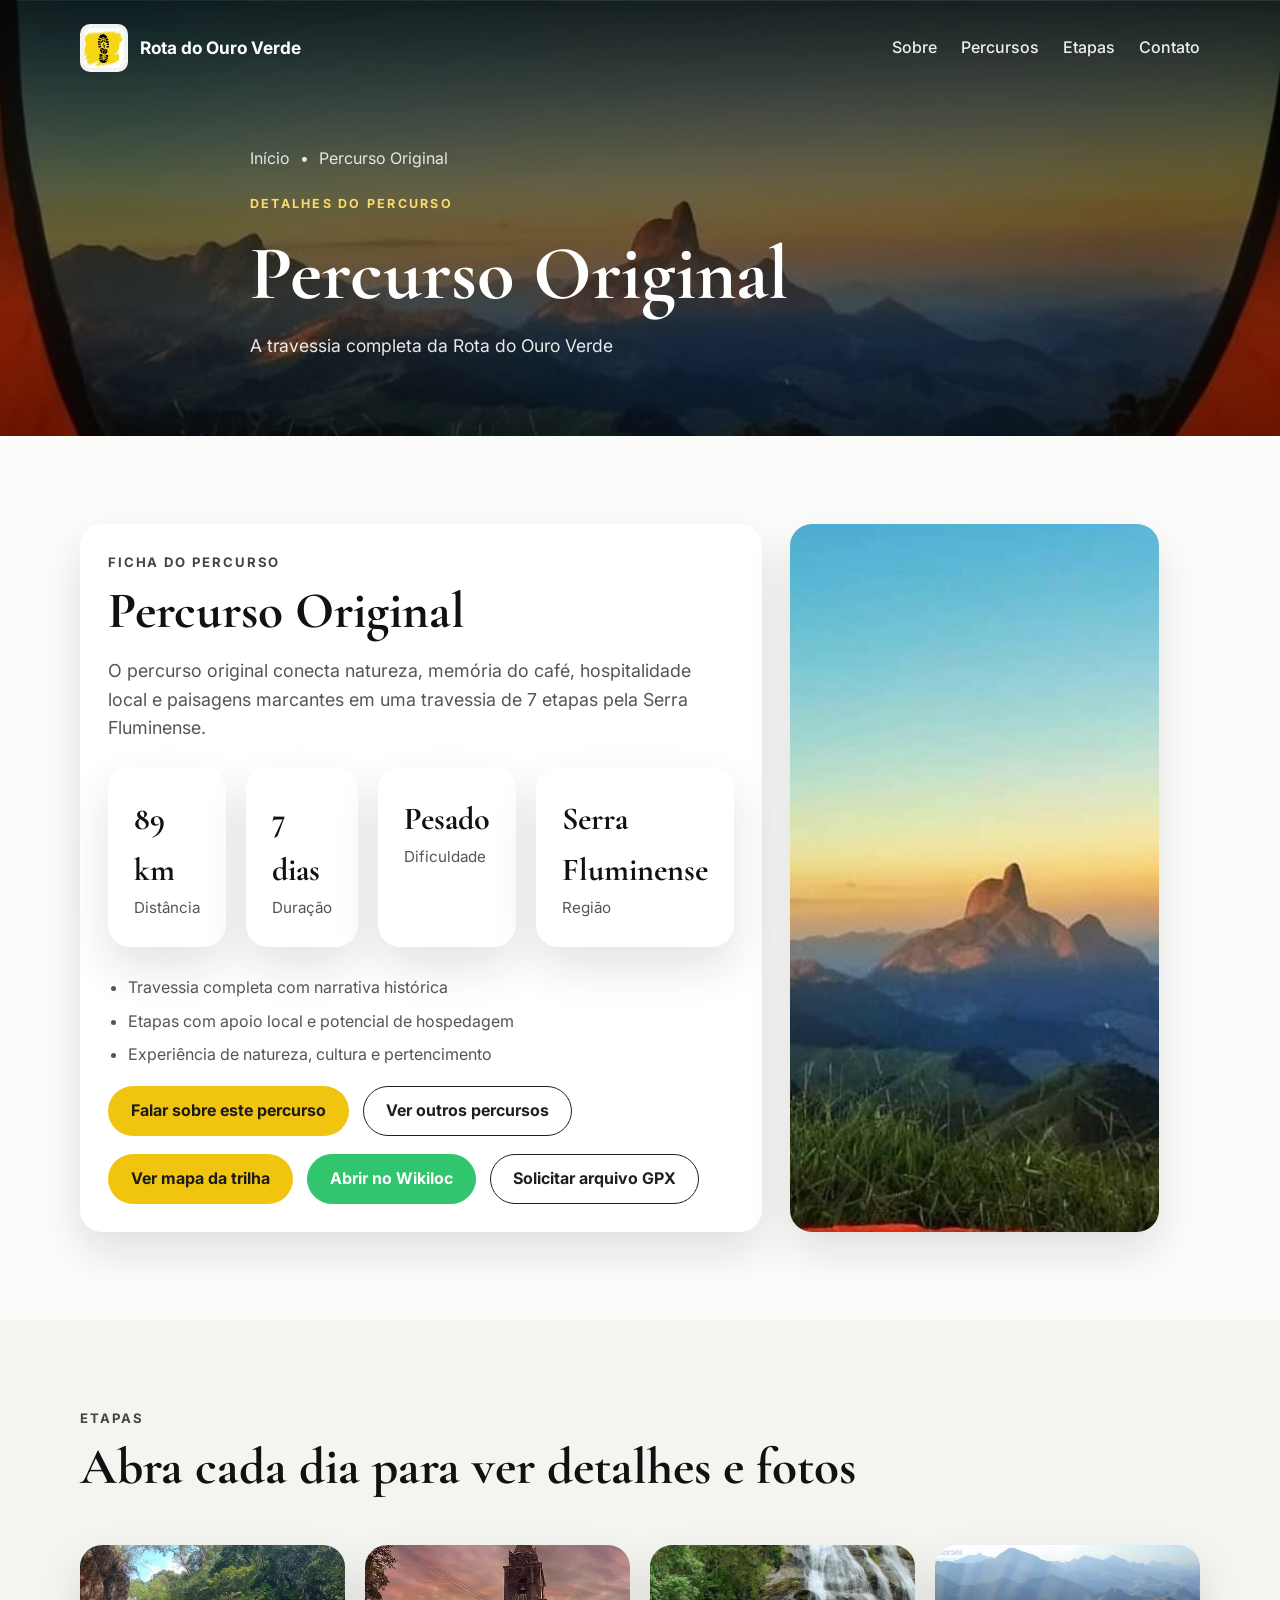
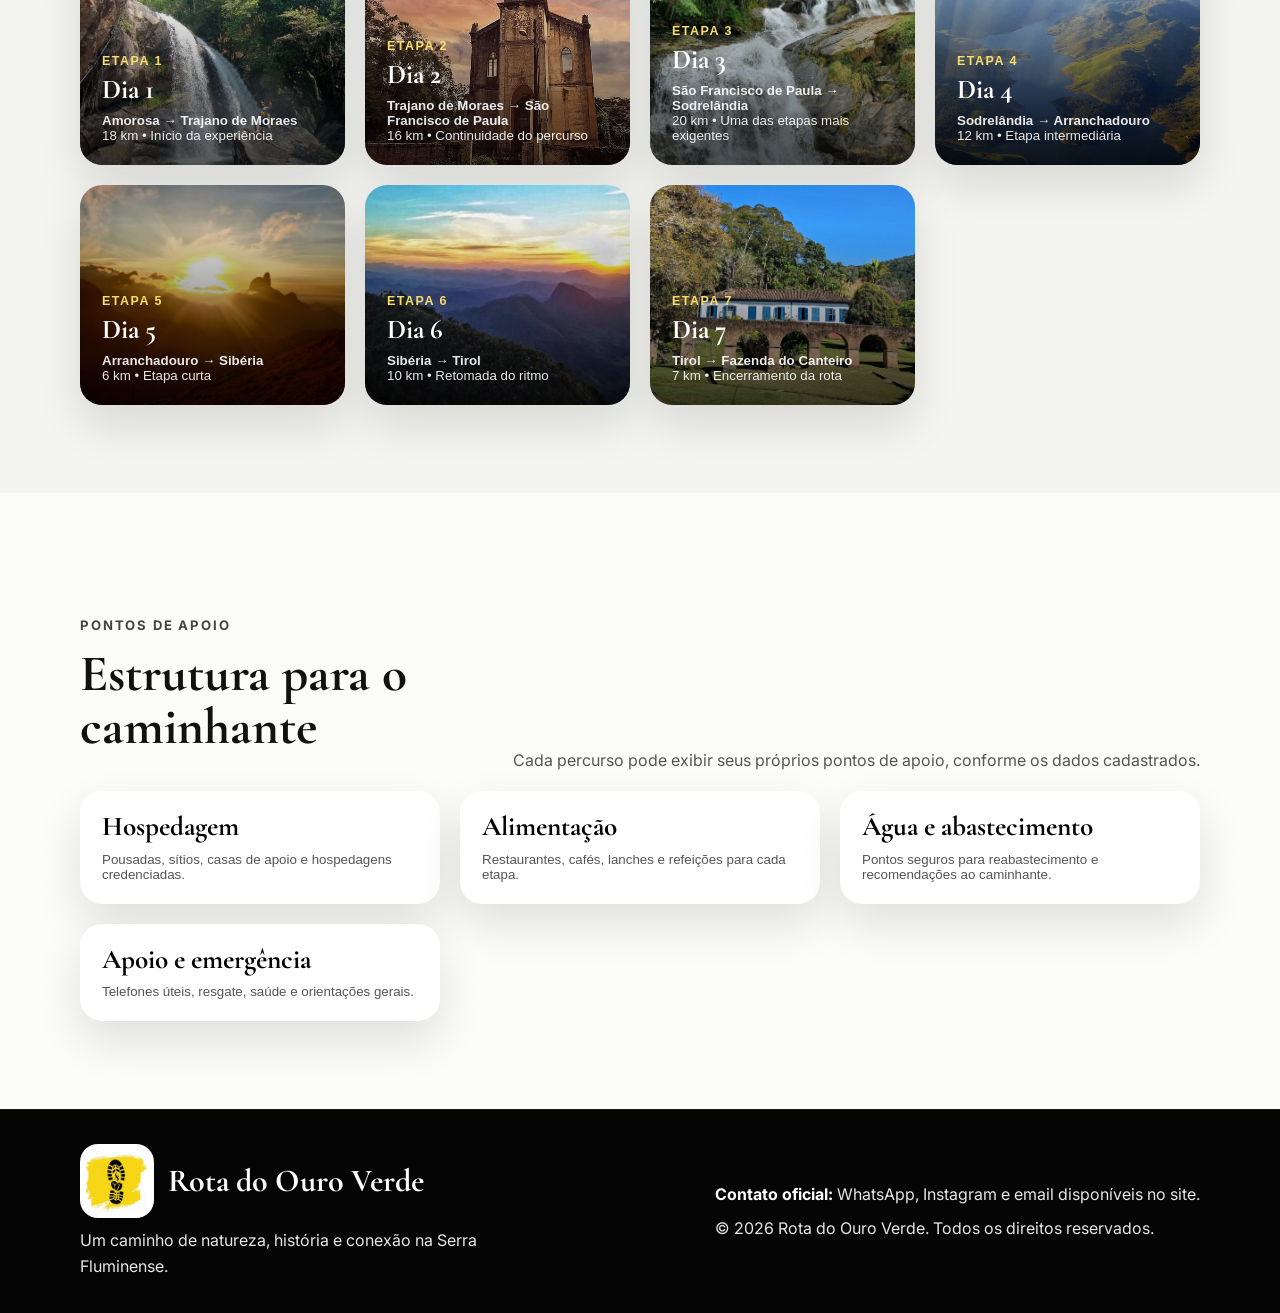
==== percurso.html @ 21b0258a "Add files via upload versão aprimorada do site" ====
<!DOCTYPE html>
<html lang="pt-BR">
<head>
  <meta charset="UTF-8" />
  <meta name="viewport" content="width=device-width, initial-scale=1.0" />
  <title>Percurso | Rota do Ouro Verde</title>
  <meta name="description" content="Detalhes do percurso da Rota do Ouro Verde com etapas, fotos e estrutura escalável para novos roteiros." />
  <meta name="theme-color" content="#111111" />
  <link rel="preconnect" href="https://fonts.googleapis.com">
  <link rel="preconnect" href="https://fonts.gstatic.com" crossorigin>
  <link href="https://fonts.googleapis.com/css2?family=Cormorant+Garamond:wght@500;600;700&family=Inter:wght@400;500;600;700;800&display=swap" rel="stylesheet">
  <link rel="stylesheet" href="style.css" />
</head>
<body>
  <header class="hero page-hero">
    <nav class="nav container">
      <a class="brand-wrap" href="index.html" aria-label="Voltar para a home">
        <img src="assets/logo-rota-ouro-verde.png" alt="Logo da Rota do Ouro Verde" class="brand-logo" />
        <span>Rota do Ouro Verde</span>
      </a>
      <button class="menu-toggle" aria-label="Abrir menu" aria-expanded="false" aria-controls="menu-principal">☰</button>
      <ul class="nav-links" id="menu-principal">
        <li><a href="index.html#sobre">Sobre</a></li>
        <li><a href="index.html#percursos">Percursos</a></li>
        <li><a href="#etapas">Etapas</a></li>
        <li><a href="index.html#contato">Contato</a></li>
      </ul>
    </nav>

    <div class="hero-overlay"></div>
    <div class="hero-content container reveal">
      <div class="breadcrumbs">
        <a href="index.html">Início</a>
        <span>•</span>
        <span id="route-breadcrumb">Percurso</span>
      </div>
      <span class="eyebrow">Detalhes do percurso</span>
      <h1 id="route-title"></h1>
      <p id="route-subtitle"></p>
    </div>
  </header>

  <main>
    <section class="section">
      <div class="container route-summary">
        <div id="route-summary"></div>
        <div class="route-cover reveal" id="route-cover"></div>
      </div>
    </section>

    <section class="section alt" id="etapas">
      <div class="container reveal">
        <div class="section-head">
          <div>
            <p class="section-tag">Etapas</p>
            <h2>Abra cada dia para ver detalhes e fotos</h2>
          </div>
        </div>
        <div class="stage-grid" id="stage-grid">
          <div class="empty-state">Carregando etapas...</div>
        </div>
      </div>
    </section>

    <section class="section" id="apoio">
      <div class="container reveal">
        <div id="route-support-section"></div>
      </div>
    </section>
  </main>

    <footer class="footer">
    <div class="container footer-grid">
      <div class="footer-brand">
        <div class="footer-brand-top">
          <img src="assets/logo-rota-ouro-verde.png" alt="Logo da Rota do Ouro Verde">
          <h3>Rota do Ouro Verde</h3>
        </div>
        <p>Um caminho de natureza, história e conexão na Serra Fluminense.</p>
      </div>

      <div class="footer-info">
        <p><strong>Contato oficial:</strong> WhatsApp, Instagram e email disponíveis no site.</p>
        <p>© 2026 Rota do Ouro Verde. Todos os direitos reservados.</p>
      </div>
    </div>
  </footer>

  <div class="modal" id="stage-modal" aria-hidden="true">
    <div class="modal-panel" role="dialog" aria-modal="true" aria-labelledby="stage-title">
      <button class="modal-close" id="stage-close-btn" aria-label="Fechar">✕</button>
      <div class="modal-body">
        <h3 id="stage-title">Etapa</h3>
        <p class="modal-subtitle" id="stage-subtitle"></p>
        <div id="stage-content"></div>
      </div>
    </div>
    <div data-stage-close="true" style="position:absolute;inset:0;z-index:-1"></div>
  </div>

  <div class="modal photo-modal" id="photo-modal" aria-hidden="true">
    <div class="modal-panel" role="dialog" aria-modal="true" aria-labelledby="photo-modal-title">
      <button class="modal-close" id="photo-close-btn" aria-label="Fechar">✕</button>
      <div class="modal-body">
        <div class="photo-head">
          <div>
            <h3 id="photo-modal-title">Foto</h3>
            <p id="photo-modal-counter"></p>
          </div>
          <div class="photo-nav">
            <button type="button" id="photo-prev" aria-label="Anterior">←</button>
            <button type="button" id="photo-next" aria-label="Próxima">→</button>
          </div>
        </div>
        <div class="photo-stage">
          <img id="photo-modal-image" alt="Foto ampliada do percurso">
        </div>
        <div class="photo-thumbs" id="photo-modal-thumbs"></div>
      </div>
    </div>
    <div data-photo-close="true" style="position:absolute;inset:0;z-index:-1"></div>
  </div>

  <script src="percurso.js"></script>
</body>
</html>
---- style.css ----
*{box-sizing:border-box;margin:0;padding:0}
:root{
  --bg:#fcfcfa;
  --surface:#ffffff;
  --surface-alt:#f4f4f1;
  --text:#111111;
  --muted:#555555;
  --line:#e6e2d8;
  --dark:#0d0d0d;
  --dark-2:#1a1a1a;
  --accent:#f1c40f;
  --accent-soft:#f7dc6f;
  --radius:22px;
  --shadow:0 20px 45px rgba(16,24,16,.12);
}
html{scroll-behavior:smooth}
body{font-family:"Inter",sans-serif;background:var(--bg);color:var(--text);line-height:1.6}
a{color:inherit}
img{max-width:100%;display:block}
.container{width:min(1120px,calc(100% - 32px));margin:0 auto}
.section{padding:88px 0}
.section.alt{background:var(--surface-alt)}
.section-tag{text-transform:uppercase;letter-spacing:.14em;color:#444;font-size:.82rem;font-weight:700;margin-bottom:12px}
h1,h2,h3,h4{font-family:"Cormorant Garamond",serif;line-height:1.05}
h1{font-size:clamp(3rem,6vw,5.4rem);color:#fff;margin-bottom:18px}
h2{font-size:clamp(2.2rem,4vw,3.2rem);margin-bottom:18px}
h3{font-size:1.7rem;margin-bottom:10px}
p{color:var(--muted)}
.lead{font-size:1.12rem;max-width:760px}
.card{background:var(--surface);border-radius:var(--radius);box-shadow:var(--shadow)}
.btn{display:inline-flex;align-items:center;justify-content:center;min-height:50px;padding:0 22px;border-radius:999px;text-decoration:none;font-weight:700;border:1px solid transparent;transition:.2s ease}
.btn:hover{transform:translateY(-1px)}
.btn-primary{background:var(--accent);color:#1b1b1b}
.btn-primary:hover{background:var(--accent-soft)}
.btn-secondary{background:transparent;border-color:rgba(255,255,255,.35);color:#fff}
.btn-secondary:hover{border-color:var(--accent-soft);color:var(--accent-soft)}
.btn-dark{border-color:#1f1f1f;color:#1f1f1f}
.btn-dark:hover{border-color:#000;color:#000}
.btn-disabled,.btn-disabled:hover{opacity:.55;pointer-events:none;transform:none}
.hero{min-height:92vh;position:relative;overflow:hidden;background:linear-gradient(to bottom,rgba(0,0,0,.85) 0%,rgba(0,0,0,.58) 35%,rgba(0,0,0,.3) 70%,rgba(0,0,0,.22) 100%),url("assets/hero.jpg");background-size:cover;background-position:center}
.hero-overlay{position:absolute;inset:0;background:linear-gradient(transparent 0%,rgba(0,0,0,.22) 70%,rgba(0,0,0,.45) 100%)}
.nav{position:relative;z-index:20;display:flex;align-items:center;justify-content:space-between;padding:24px 0}
.brand-wrap{display:inline-flex;align-items:center;gap:12px;text-decoration:none;color:#fff;font-weight:700;font-size:1.08rem}
.brand-logo{width:48px;height:48px;object-fit:contain;border-radius:10px;background:rgba(255,255,255,.94);padding:4px}
.nav-links{display:flex;gap:24px;list-style:none}
.nav-links a{text-decoration:none;color:rgba(255,255,255,.92);font-weight:500}
.nav-links a:hover{color:var(--accent-soft)}
.menu-toggle{display:none;border:0;background:transparent;color:#fff;font-size:1.8rem;cursor:pointer}
.hero-content{position:relative;z-index:2;padding:70px 0 90px;max-width:780px}
.hero-logo{width:118px;max-width:28vw;border-radius:20px;box-shadow:var(--shadow);background:rgba(255,255,255,.96);padding:10px;margin-bottom:24px}
.eyebrow{display:inline-block;color:var(--accent-soft);letter-spacing:.18em;text-transform:uppercase;font-size:.78rem;font-weight:700;margin-bottom:20px}
.hero p{color:rgba(255,255,255,.9);font-size:1.1rem;max-width:640px}
.hero-actions,.hero-badges,.cta-actions,.route-actions,.builder-actions{display:flex;flex-wrap:wrap;gap:14px}
.hero-badges{margin-top:18px}
.hero-badges span,.meta-chip,.route-badge{background:rgba(255,255,255,.12);backdrop-filter:blur(6px);border:1px solid rgba(255,255,255,.16);padding:10px 14px;border-radius:999px;color:#fff;font-size:.95rem}
.intro-grid,.two-col,.footer-grid,.contact-grid{display:grid;gap:28px;grid-template-columns:1.1fr 1fr;align-items:start}
.grid-3{display:grid;grid-template-columns:repeat(3,1fr);gap:20px}
.section-head{display:grid;grid-template-columns:1fr auto;gap:20px;align-items:end;margin-bottom:32px}
.highlight{padding:28px;border:1px solid rgba(198,163,90,.35)}
.highlight ul{padding-left:20px;color:var(--muted)}
.highlight-note{margin-top:18px}
.route-grid{display:grid;grid-template-columns:repeat(3,1fr);gap:20px}
.route-card{overflow:hidden;display:flex;flex-direction:column}
.route-media{aspect-ratio:16/10;background:#ddd;background-size:cover;background-position:center;position:relative}
.route-media::after{content:"";position:absolute;inset:0;background:linear-gradient(180deg,transparent 40%,rgba(0,0,0,.45) 100%)}
.route-badge{position:absolute;top:16px;left:16px;z-index:1}
.route-content{padding:24px;display:grid;gap:14px;flex:1}
.route-meta{display:flex;flex-wrap:wrap;gap:10px}
.meta-chip{color:#222;background:#f3f1ea;border:1px solid #e7e0c7;backdrop-filter:none}
.route-card.coming-soon .route-media{filter:saturate(.72)}
.route-card.coming-soon{opacity:.96}
.feature-list{display:grid;gap:12px;margin-top:16px}
.feature-item{padding:22px}
.timeline-note{padding:28px}
.stage-grid{display:grid;grid-template-columns:repeat(4,1fr);gap:20px}
.stage-card{position:relative;overflow:hidden;padding:0;border:0;background:var(--surface);border-radius:var(--radius);box-shadow:var(--shadow);cursor:pointer;text-align:left}
.stage-card-image{height:220px;background-size:cover;background-position:center;position:relative}
.stage-card-image::after{content:"";position:absolute;inset:0;background:linear-gradient(180deg,transparent 18%,rgba(0,0,0,.68) 100%)}
.stage-card-content{position:absolute;left:0;right:0;bottom:0;padding:22px;color:#fff;z-index:1}
.stage-kicker{display:inline-block;font-size:.78rem;font-weight:700;letter-spacing:.12em;text-transform:uppercase;margin-bottom:8px;color:var(--accent-soft)}
.stage-card h3{color:#fff;margin-bottom:8px}
.stage-card p{color:rgba(255,255,255,.9)}
.stats-grid{display:grid;grid-template-columns:repeat(4,1fr);gap:20px;margin:24px 0 28px}
.stat-card{padding:26px;background:var(--surface);border-radius:var(--radius);box-shadow:var(--shadow)}
.stat-number{display:block;font-family:"Cormorant Garamond",serif;font-size:2rem;font-weight:700}
.stat-label{color:var(--muted);font-size:.95rem}
.builder-grid{display:grid;grid-template-columns:repeat(3,1fr);gap:20px}
.builder-card{padding:26px}
.contact-form{display:grid;gap:14px;background:var(--surface);border-radius:var(--radius);box-shadow:var(--shadow);padding:28px}
.contact-form label{display:grid;gap:8px;color:var(--dark);font-weight:600}
.contact-form input,.contact-form textarea{width:100%;border:1px solid #d6ddd6;background:#fff;border-radius:14px;padding:14px 16px;font:inherit}
.contact-form input:focus,.contact-form textarea:focus{outline:2px solid rgba(198,163,90,.25);border-color:var(--accent)}
.form-feedback{min-height:24px;font-size:.95rem}
.form-feedback.is-success{color:#147a37}.form-feedback.is-error{color:#a52828}
.contact-list{display:grid;gap:10px;margin-top:20px}
.footer{padding:28px 0 44px;background:#111;color:#fff}
.footer-grid{grid-template-columns:1fr auto;align-items:end}
.footer a{text-decoration:none;color:#fff}
.empty-state{padding:34px;border:1px dashed #d8d1c2;background:#faf8f2;border-radius:var(--radius)}
.page-hero{min-height:auto;padding-bottom:46px}
.page-hero .hero-content{padding:50px 0 30px}
.breadcrumbs{display:flex;gap:10px;flex-wrap:wrap;margin-bottom:18px;color:rgba(255,255,255,.86)}
.breadcrumbs a{text-decoration:none}
.route-summary{display:grid;grid-template-columns:1.1fr .9fr;gap:28px;align-items:start}
.route-cover{border-radius:var(--radius);overflow:hidden;box-shadow:var(--shadow);min-height:100%;background:#ddd;background-size:cover;background-position:center}
.route-panel{padding:28px}
.route-highlights{padding-left:20px;color:var(--muted)}
.route-highlights li+li{margin-top:8px}
.stage-gallery{margin-top:22px}
.stage-gallery-grid{display:grid;grid-template-columns:repeat(3,1fr);gap:12px}
.stage-gallery-grid button{border:0;background:transparent;padding:0;cursor:pointer}
.stage-gallery-grid img{width:100%;height:160px;object-fit:cover;border-radius:14px;box-shadow:var(--shadow)}
.modal{position:fixed;inset:0;display:none;align-items:center;justify-content:center;padding:20px;background:rgba(0,0,0,.72);z-index:9999}
.modal.open{display:flex}
.modal-panel{position:relative;background:#fff;border-radius:22px;box-shadow:var(--shadow);width:min(980px,100%);max-height:min(90vh,860px);overflow:auto}
.modal-close{position:absolute;top:14px;right:14px;width:42px;height:42px;border:0;border-radius:999px;background:#111;color:#fff;font-size:1.2rem;cursor:pointer;z-index:2}
.modal-body{padding:30px}
.modal-subtitle{margin-top:-8px;margin-bottom:16px}
.modal-grid{display:grid;grid-template-columns:1fr 1fr;gap:18px}
.support-block{padding:20px;border-radius:18px;background:#f7f5f0}
.support-block ul{padding-left:18px;color:var(--muted)}
.photo-modal .modal-panel{width:min(1100px,100%);background:#111;color:#fff}
.photo-modal .modal-body{padding:22px}
.photo-stage{background:#000;border-radius:18px;min-height:420px;display:flex;align-items:center;justify-content:center;overflow:hidden}
.photo-stage img{max-height:66vh;width:auto;max-width:100%;object-fit:contain}
.photo-head{display:flex;justify-content:space-between;gap:12px;align-items:center;margin-bottom:16px}
.photo-thumbs{display:flex;gap:10px;overflow:auto;padding-top:14px}
.photo-thumbs button{border:2px solid transparent;background:transparent;padding:0;border-radius:12px;cursor:pointer;flex:0 0 auto}
.photo-thumbs button.active{border-color:var(--accent)}
.photo-thumbs img{width:90px;height:66px;object-fit:cover;border-radius:10px}
.photo-nav{display:flex;gap:10px}
.photo-nav button{min-width:42px;height:42px;border-radius:999px;border:0;background:#222;color:#fff;cursor:pointer}
.photo-nav button:disabled{opacity:.45;cursor:not-allowed}
.reveal{opacity:0;transform:translateY(22px);transition:opacity .6s ease,transform .6s ease}
.reveal.is-visible{opacity:1;transform:none}
@media (max-width: 1024px){
  .route-grid,.builder-grid,.stage-grid{grid-template-columns:repeat(2,1fr)}
  .stats-grid{grid-template-columns:repeat(2,1fr)}
}
@media (max-width: 820px){
  .menu-toggle{display:block;position:relative;z-index:25}
  .nav-links{display:none;position:absolute;top:76px;right:0;flex-direction:column;background:rgba(17,17,17,.96);padding:16px;border-radius:18px;box-shadow:var(--shadow)}
  .nav-links.open{display:flex}
  .intro-grid,.two-col,.footer-grid,.contact-grid,.route-summary,.section-head,.modal-grid{grid-template-columns:1fr}
  .section-head{align-items:start}
  .grid-3,.route-grid,.builder-grid,.stage-grid,.stats-grid{grid-template-columns:1fr}
  .hero{min-height:auto}
  .hero-content{padding:46px 0 74px}
  .route-cover{min-height:280px}
  .stage-gallery-grid{grid-template-columns:1fr 1fr}
}
@media (max-width: 540px){
  .section{padding:70px 0}
  .container{width:min(100% - 20px,1120px)}
  .stage-gallery-grid{grid-template-columns:1fr}
  .photo-stage{min-height:280px}
}


.mobile-carousel-head{display:none;align-items:center;justify-content:space-between;gap:14px;margin-bottom:16px}
.mobile-carousel-label{margin:0;color:var(--muted);font-size:.94rem}
.mobile-carousel-controls{display:flex;gap:10px}
.mobile-carousel-btn{width:44px;height:44px;border-radius:999px;border:0;background:#111;color:#fff;font-size:1.2rem;cursor:pointer;box-shadow:var(--shadow)}
.mobile-carousel-btn:disabled{opacity:.35;cursor:not-allowed}

@media (max-width: 820px){
  .mobile-carousel-head{display:flex}
  .mobile-carousel-dots{display:flex}
  .route-grid{
    display:flex;
    overflow-x:auto;
    gap:16px;
    scroll-snap-type:x mandatory;
    scroll-padding-inline:8%;
    padding:4px 8% 12px;
    margin:0 -8%;
    scrollbar-width:none;
    -webkit-overflow-scrolling:touch;
  }
  .route-grid::-webkit-scrollbar{display:none}
  .route-grid .route-card{
    min-width:84%;
    flex:0 0 84%;
    scroll-snap-align:center;
    opacity:.88;
  }
  .route-grid .route-card.is-centered{
    opacity:1;
  }
}


.mobile-carousel-dots{display:none;justify-content:center;align-items:center;gap:8px;margin:0 0 18px}
.mobile-carousel-dot{
  width:10px;height:10px;border-radius:999px;border:0;background:#d3cec0;cursor:pointer;
  transition:transform .2s ease, opacity .2s ease, width .2s ease, background .2s ease;
}
.mobile-carousel-dot.is-active{background:#111;width:28px}
.route-card{transition:transform .28s ease, box-shadow .28s ease, opacity .28s ease}
.route-card.is-centered{transform:scale(1.02);box-shadow:0 24px 52px rgba(16,24,16,.16)}


.route-extra-links{display:flex;flex-wrap:wrap;gap:14px;margin:18px 0 0}
.btn-green{background:#31c56d;color:#fff;border-color:#31c56d}
.btn-green:hover{background:#28b760;border-color:#28b760;color:#fff}
.footer{background:#050505;color:#fff;padding:34px 0;border-top:1px solid rgba(255,255,255,.08)}
.footer-grid{display:grid;grid-template-columns:1.1fr 1fr;gap:32px;align-items:center}
.footer-brand-top{display:flex;align-items:center;gap:14px;margin-bottom:10px}
.footer-brand-top img{width:74px;height:74px;object-fit:contain;border-radius:18px;background:#fff;padding:6px;flex:0 0 74px}
.footer-brand h3{margin:0;color:#fff;font-size:2rem}
.footer-brand p,.footer-info p{margin:0;color:rgba(255,255,255,.9);font-size:1rem}
.footer-brand p{max-width:460px}
.footer-info{justify-self:end;text-align:left;display:grid;gap:8px;max-width:520px}
.footer-info strong{color:#fff}
@media (max-width: 820px){.footer-grid{grid-template-columns:1fr;gap:22px}.footer-info{justify-self:start}.footer-brand-top img{width:58px;height:58px;flex-basis:58px}.footer-brand h3{font-size:1.6rem}}

.route-support{
  margin-top:34px;
}

.route-support-grid{
  margin-top:18px;
}

.route-support-card{
  text-align:left;
  border:0;
  cursor:pointer;
  background:var(--surface);
}

.route-support-card h3{
  margin-bottom:10px;
}

#route-support-section:empty{display:none}

.route-support{
  margin-top:0;
}

.route-support .section-head{
  margin-bottom:18px;
}
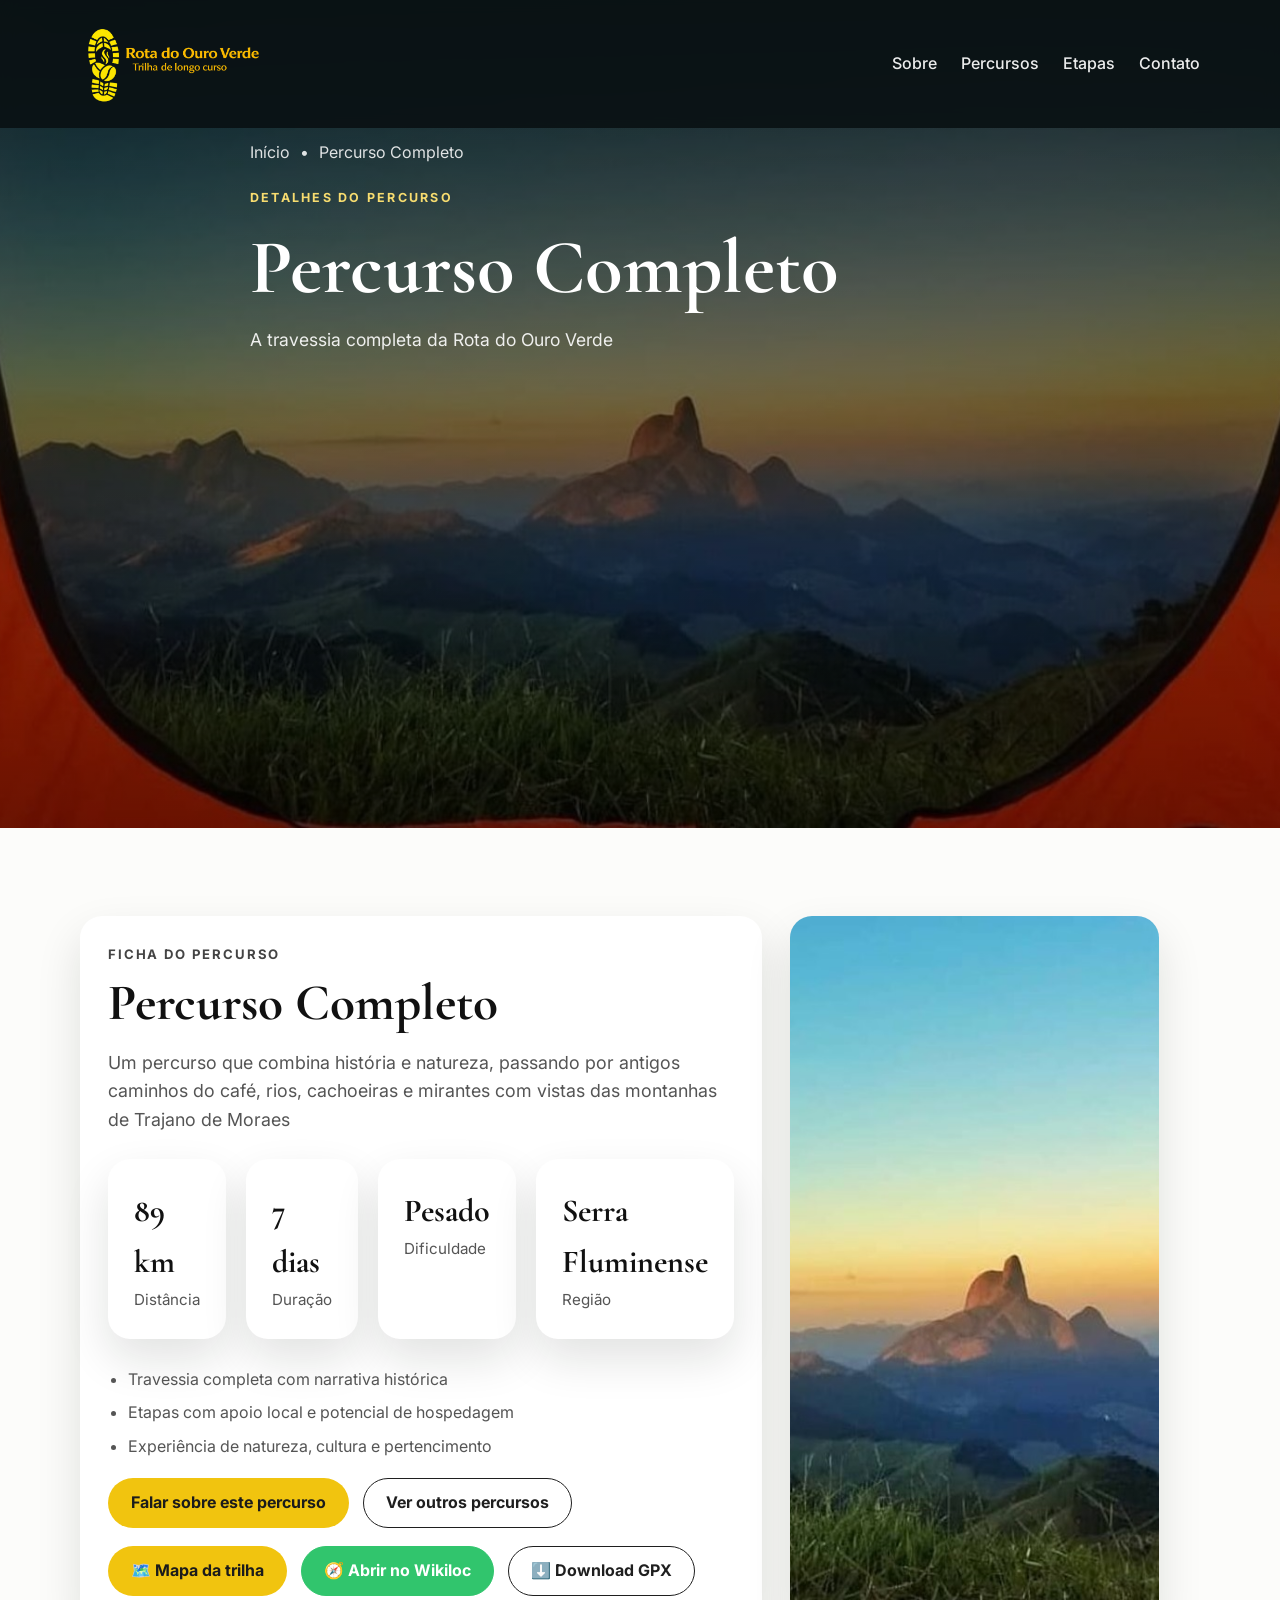
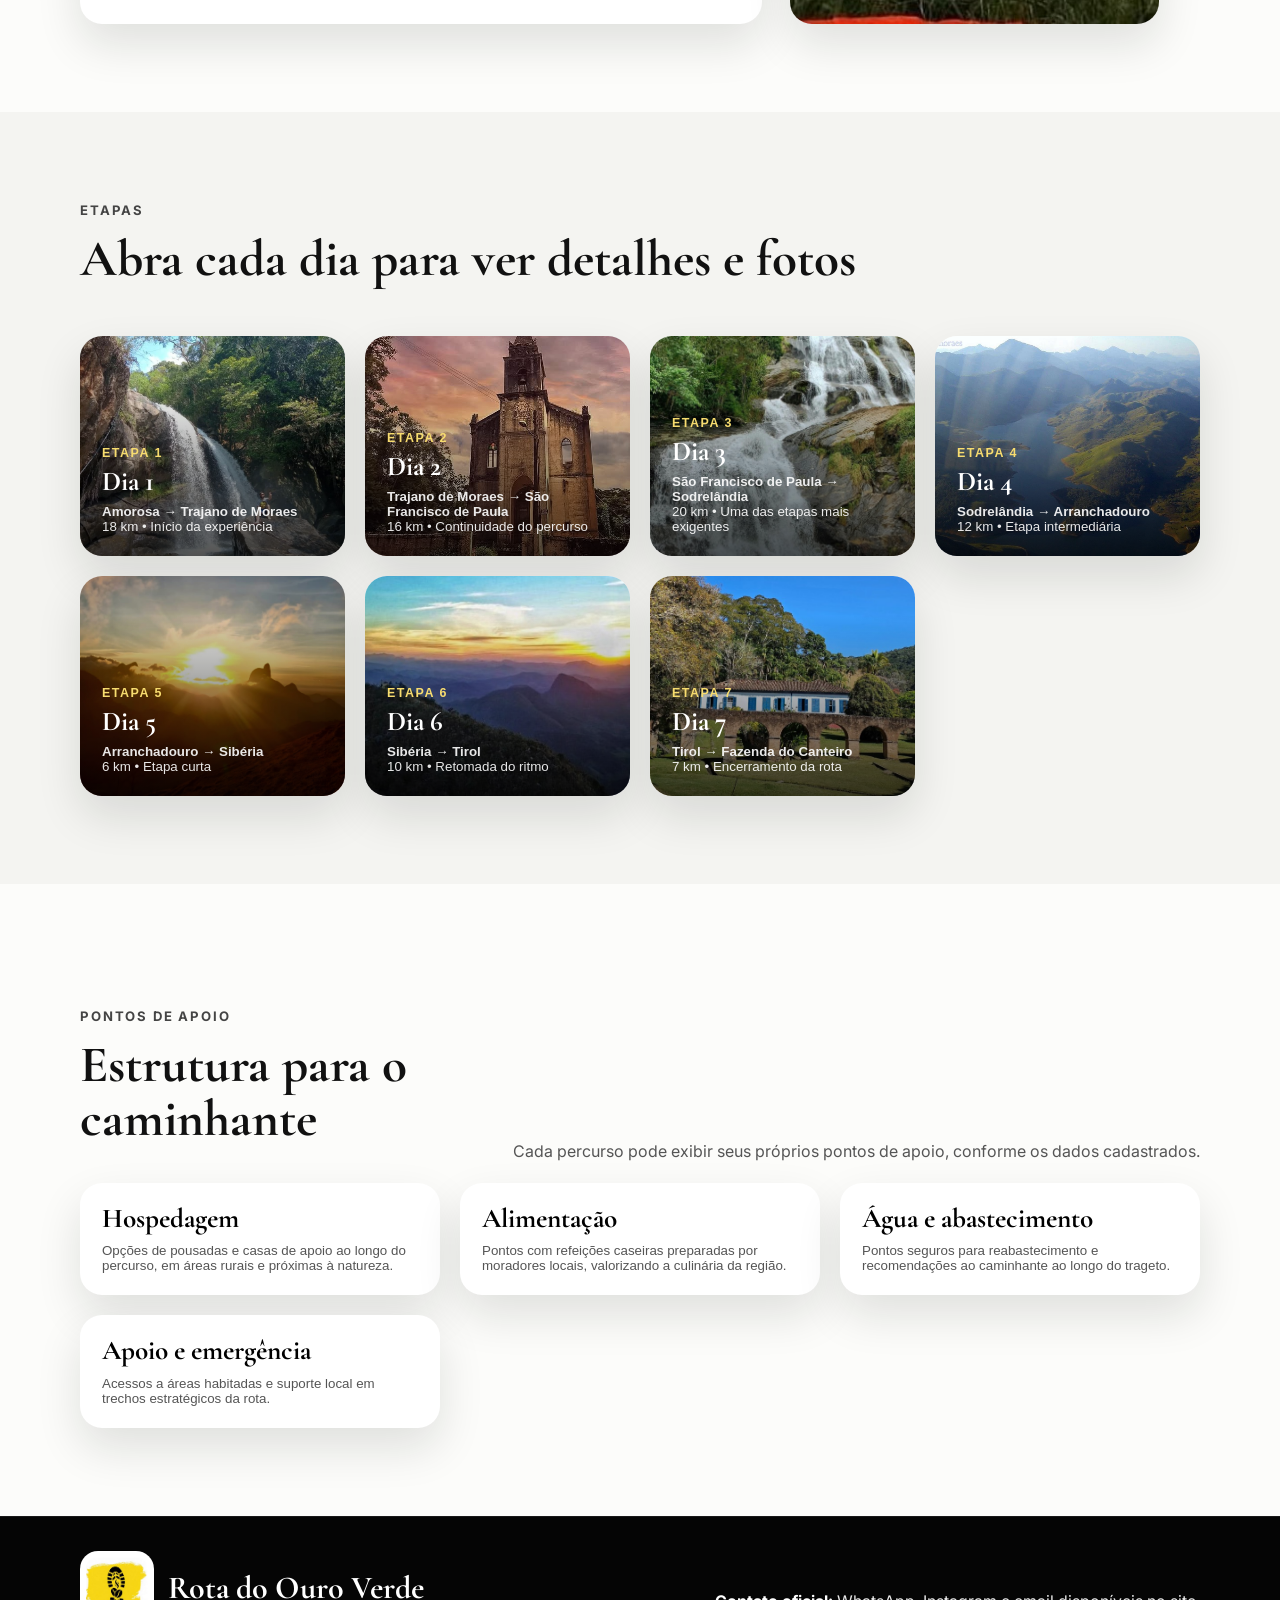
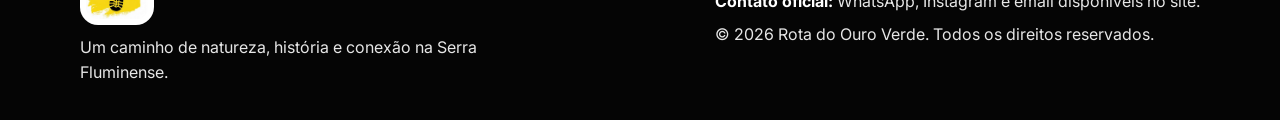
==== commit b35a2619: "Add files via upload" ====
--- a/percurso.html
+++ b/percurso.html
@@ -12,22 +12,26 @@
   <link rel="stylesheet" href="style.css" />
 </head>
 <body>
-  <header class="hero page-hero">
-    <nav class="nav container">
+
+<nav class="nav-shell">
+    <div class="nav container">
       <a class="brand-wrap" href="index.html" aria-label="Voltar para a home">
-        <img src="assets/logo-rota-ouro-verde.png" alt="Logo da Rota do Ouro Verde" class="brand-logo" />
-        <span>Rota do Ouro Verde</span>
+        <img src="assets/logo.png" alt="Logo da Rota do Ouro Verde" class="brand-logo" />
       </a>
-      <button class="menu-toggle" aria-label="Abrir menu" aria-expanded="false" aria-controls="menu-principal">☰</button>
-      <ul class="nav-links" id="menu-principal">
+
+      <button class="menu-toggle">☰</button>
+
+      <ul class="nav-links">
         <li><a href="index.html#sobre">Sobre</a></li>
         <li><a href="index.html#percursos">Percursos</a></li>
-        <li><a href="#etapas">Etapas</a></li>
+        <li><a href="#etapas">Etapas</a></li> </li>
         <li><a href="index.html#contato">Contato</a></li>
       </ul>
-    </nav>
+    </div>
+  </nav>
 
-    <div class="hero-overlay"></div>
+  <header class="hero" id="inicio">
+        <div class="hero-overlay"></div>
     <div class="hero-content container reveal">
       <div class="breadcrumbs">
         <a href="index.html">Início</a>
--- a/style.css
+++ b/style.css
@@ -13,8 +13,8 @@
   --radius:22px;
   --shadow:0 20px 45px rgba(16,24,16,.12);
 }
-html{scroll-behavior:smooth}
-body{font-family:"Inter",sans-serif;background:var(--bg);color:var(--text);line-height:1.6}
+html{scroll-behavior:smooth;overflow-x:hidden}
+body{font-family:"Inter",sans-serif;background:var(--bg);color:var(--text);line-height:1.6;overflow-x:hidden}
 a{color:inherit}
 img{max-width:100%;display:block}
 .container{width:min(1120px,calc(100% - 32px));margin:0 auto}
@@ -37,16 +37,54 @@
 .btn-dark{border-color:#1f1f1f;color:#1f1f1f}
 .btn-dark:hover{border-color:#000;color:#000}
 .btn-disabled,.btn-disabled:hover{opacity:.55;pointer-events:none;transform:none}
-.hero{min-height:92vh;position:relative;overflow:hidden;background:linear-gradient(to bottom,rgba(0,0,0,.85) 0%,rgba(0,0,0,.58) 35%,rgba(0,0,0,.3) 70%,rgba(0,0,0,.22) 100%),url("assets/hero.jpg");background-size:cover;background-position:center}
+.hero{min-height:92vh;position:relative;overflow:visible;background:linear-gradient(to bottom,rgba(0,0,0,.85) 0%,rgba(0,0,0,.58) 35%,rgba(0,0,0,.3) 70%,rgba(0,0,0,.22) 100%),url("assets/hero.jpg");background-size:cover;background-position:center}
 .hero-overlay{position:absolute;inset:0;background:linear-gradient(transparent 0%,rgba(0,0,0,.22) 70%,rgba(0,0,0,.45) 100%)}
-.nav{position:relative;z-index:20;display:flex;align-items:center;justify-content:space-between;padding:24px 0}
-.brand-wrap{display:inline-flex;align-items:center;gap:12px;text-decoration:none;color:#fff;font-weight:700;font-size:1.08rem}
-.brand-logo{width:48px;height:48px;object-fit:contain;border-radius:10px;background:rgba(255,255,255,.94);padding:4px}
-.nav-links{display:flex;gap:24px;list-style:none}
+.nav{
+  position:relative;
+  z-index:20;
+  display:flex;
+  align-items:center;
+  justify-content:space-between;
+  gap:16px;
+  padding:24px 0;
+  min-width:0;
+}
+.brand-wrap{
+  display:inline-flex;
+  align-items:center;
+  gap:12px;
+  text-decoration:none;
+  color:#fff;
+  font-weight:700;
+  font-size:1.08rem;
+  min-width:0;
+  flex:1 1 auto;
+}
+.brand-logo{
+  height:80px;
+  width:auto;
+  max-width:100%;
+  object-fit:contain;
+  background:transparent;
+  padding:0;
+  flex:0 0 auto;
+}
+.nav-shell{
+  position:fixed;
+  top:0;
+  left:0;
+  right:0;
+  z-index:9999;
+  background:rgba(10,18,20,.92);
+  backdrop-filter:blur(8px);
+  transition:transform .3s ease;
+}
+.nav-shell.hide{transform:translateY(-100%)}
+.nav-links{display:flex;gap:24px;list-style:none;align-items:center}
 .nav-links a{text-decoration:none;color:rgba(255,255,255,.92);font-weight:500}
 .nav-links a:hover{color:var(--accent-soft)}
-.menu-toggle{display:none;border:0;background:transparent;color:#fff;font-size:1.8rem;cursor:pointer}
-.hero-content{position:relative;z-index:2;padding:70px 0 90px;max-width:780px}
+.menu-toggle{display:none;border:0;background:transparent;color:#fff;font-size:1.8rem;cursor:pointer;line-height:1;flex:0 0 auto}
+.hero-content{position:relative;z-index:2;padding:140px 0 90px;max-width:780px}
 .hero-logo{width:118px;max-width:28vw;border-radius:20px;box-shadow:var(--shadow);background:rgba(255,255,255,.96);padding:10px;margin-bottom:24px}
 .eyebrow{display:inline-block;color:var(--accent-soft);letter-spacing:.18em;text-transform:uppercase;font-size:.78rem;font-weight:700;margin-bottom:20px}
 .hero p{color:rgba(255,255,255,.9);font-size:1.1rem;max-width:640px}
@@ -60,7 +98,7 @@
 .highlight ul{padding-left:20px;color:var(--muted)}
 .highlight-note{margin-top:18px}
 .route-grid{display:grid;grid-template-columns:repeat(3,1fr);gap:20px}
-.route-card{overflow:hidden;display:flex;flex-direction:column}
+.route-card{overflow:hidden;display:flex;flex-direction:column;transition:transform .28s ease,box-shadow .28s ease,opacity .28s ease}
 .route-media{aspect-ratio:16/10;background:#ddd;background-size:cover;background-position:center;position:relative}
 .route-media::after{content:"";position:absolute;inset:0;background:linear-gradient(180deg,transparent 40%,rgba(0,0,0,.45) 100%)}
 .route-badge{position:absolute;top:16px;left:16px;z-index:1}
@@ -91,10 +129,11 @@
 .contact-form input,.contact-form textarea{width:100%;border:1px solid #d6ddd6;background:#fff;border-radius:14px;padding:14px 16px;font:inherit}
 .contact-form input:focus,.contact-form textarea:focus{outline:2px solid rgba(198,163,90,.25);border-color:var(--accent)}
 .form-feedback{min-height:24px;font-size:.95rem}
-.form-feedback.is-success{color:#147a37}.form-feedback.is-error{color:#a52828}
+.form-feedback.is-success{color:#147a37}
+.form-feedback.is-error{color:#a52828}
 .contact-list{display:grid;gap:10px;margin-top:20px}
-.footer{padding:28px 0 44px;background:#111;color:#fff}
-.footer-grid{grid-template-columns:1fr auto;align-items:end}
+.footer{background:#050505;color:#fff;padding:34px 0;border-top:1px solid rgba(255,255,255,.08)}
+.footer-grid{display:grid;grid-template-columns:1.1fr 1fr;gap:32px;align-items:center}
 .footer a{text-decoration:none;color:#fff}
 .empty-state{padding:34px;border:1px dashed #d8d1c2;background:#faf8f2;border-radius:var(--radius)}
 .page-hero{min-height:auto;padding-bottom:46px}
@@ -133,78 +172,18 @@
 .photo-nav button:disabled{opacity:.45;cursor:not-allowed}
 .reveal{opacity:0;transform:translateY(22px);transition:opacity .6s ease,transform .6s ease}
 .reveal.is-visible{opacity:1;transform:none}
-@media (max-width: 1024px){
-  .route-grid,.builder-grid,.stage-grid{grid-template-columns:repeat(2,1fr)}
-  .stats-grid{grid-template-columns:repeat(2,1fr)}
-}
-@media (max-width: 820px){
-  .menu-toggle{display:block;position:relative;z-index:25}
-  .nav-links{display:none;position:absolute;top:76px;right:0;flex-direction:column;background:rgba(17,17,17,.96);padding:16px;border-radius:18px;box-shadow:var(--shadow)}
-  .nav-links.open{display:flex}
-  .intro-grid,.two-col,.footer-grid,.contact-grid,.route-summary,.section-head,.modal-grid{grid-template-columns:1fr}
-  .section-head{align-items:start}
-  .grid-3,.route-grid,.builder-grid,.stage-grid,.stats-grid{grid-template-columns:1fr}
-  .hero{min-height:auto}
-  .hero-content{padding:46px 0 74px}
-  .route-cover{min-height:280px}
-  .stage-gallery-grid{grid-template-columns:1fr 1fr}
-}
-@media (max-width: 540px){
-  .section{padding:70px 0}
-  .container{width:min(100% - 20px,1120px)}
-  .stage-gallery-grid{grid-template-columns:1fr}
-  .photo-stage{min-height:280px}
-}
-
-
 .mobile-carousel-head{display:none;align-items:center;justify-content:space-between;gap:14px;margin-bottom:16px}
 .mobile-carousel-label{margin:0;color:var(--muted);font-size:.94rem}
 .mobile-carousel-controls{display:flex;gap:10px}
 .mobile-carousel-btn{width:44px;height:44px;border-radius:999px;border:0;background:#111;color:#fff;font-size:1.2rem;cursor:pointer;box-shadow:var(--shadow)}
 .mobile-carousel-btn:disabled{opacity:.35;cursor:not-allowed}
-
-@media (max-width: 820px){
-  .mobile-carousel-head{display:flex}
-  .mobile-carousel-dots{display:flex}
-  .route-grid{
-    display:flex;
-    overflow-x:auto;
-    gap:16px;
-    scroll-snap-type:x mandatory;
-    scroll-padding-inline:8%;
-    padding:4px 8% 12px;
-    margin:0 -8%;
-    scrollbar-width:none;
-    -webkit-overflow-scrolling:touch;
-  }
-  .route-grid::-webkit-scrollbar{display:none}
-  .route-grid .route-card{
-    min-width:84%;
-    flex:0 0 84%;
-    scroll-snap-align:center;
-    opacity:.88;
-  }
-  .route-grid .route-card.is-centered{
-    opacity:1;
-  }
-}
-
-
 .mobile-carousel-dots{display:none;justify-content:center;align-items:center;gap:8px;margin:0 0 18px}
-.mobile-carousel-dot{
-  width:10px;height:10px;border-radius:999px;border:0;background:#d3cec0;cursor:pointer;
-  transition:transform .2s ease, opacity .2s ease, width .2s ease, background .2s ease;
-}
+.mobile-carousel-dot{width:10px;height:10px;border-radius:999px;border:0;background:#d3cec0;cursor:pointer;transition:transform .2s ease,opacity .2s ease,width .2s ease,background .2s ease}
 .mobile-carousel-dot.is-active{background:#111;width:28px}
-.route-card{transition:transform .28s ease, box-shadow .28s ease, opacity .28s ease}
 .route-card.is-centered{transform:scale(1.02);box-shadow:0 24px 52px rgba(16,24,16,.16)}
-
-
 .route-extra-links{display:flex;flex-wrap:wrap;gap:14px;margin:18px 0 0}
 .btn-green{background:#31c56d;color:#fff;border-color:#31c56d}
 .btn-green:hover{background:#28b760;border-color:#28b760;color:#fff}
-.footer{background:#050505;color:#fff;padding:34px 0;border-top:1px solid rgba(255,255,255,.08)}
-.footer-grid{display:grid;grid-template-columns:1.1fr 1fr;gap:32px;align-items:center}
 .footer-brand-top{display:flex;align-items:center;gap:14px;margin-bottom:10px}
 .footer-brand-top img{width:74px;height:74px;object-fit:contain;border-radius:18px;background:#fff;padding:6px;flex:0 0 74px}
 .footer-brand h3{margin:0;color:#fff;font-size:2rem}
@@ -212,33 +191,123 @@
 .footer-brand p{max-width:460px}
 .footer-info{justify-self:end;text-align:left;display:grid;gap:8px;max-width:520px}
 .footer-info strong{color:#fff}
-@media (max-width: 820px){.footer-grid{grid-template-columns:1fr;gap:22px}.footer-info{justify-self:start}.footer-brand-top img{width:58px;height:58px;flex-basis:58px}.footer-brand h3{font-size:1.6rem}}
-
-.route-support{
-  margin-top:34px;
-}
-
-.route-support-grid{
-  margin-top:18px;
-}
-
-.route-support-card{
-  text-align:left;
-  border:0;
-  cursor:pointer;
-  background:var(--surface);
-}
-
-.route-support-card h3{
-  margin-bottom:10px;
-}
-
+.route-support{margin-top:0}
+.route-support-grid{margin-top:18px}
+.route-support-card{text-align:left;border:0;cursor:pointer;background:var(--surface)}
+.route-support-card h3{margin-bottom:10px}
 #route-support-section:empty{display:none}
-
-.route-support{
-  margin-top:0;
-}
-
-.route-support .section-head{
-  margin-bottom:18px;
-}
+.route-support .section-head{margin-bottom:18px}
+
+@media (max-width: 1024px){
+  .route-grid,.builder-grid,.stage-grid{grid-template-columns:repeat(2,1fr)}
+  .stats-grid{grid-template-columns:repeat(2,1fr)}
+}
+
+@media (max-width: 820px){
+  .nav{
+    padding:12px 0;
+    gap:12px;
+  }
+
+  .brand-wrap{
+    min-width:0;
+    flex:1 1 auto;
+  }
+
+  .brand-logo{
+    height:80px;
+    max-width:calc(100vw - 120px);
+  }
+
+  .menu-toggle{
+    display:block;
+    position:relative;
+    z-index:30;
+    margin-left:auto;
+  }
+
+  .nav-links{
+    display:none;
+    position:absolute;
+    top:calc(100% + 10px);
+    left:auto;
+    right:16px;
+    width: max-content;
+    min-width: 180px;
+    max-width: 240px;
+    flex-direction:column;
+    align-items:flex-start;
+    gap:10px;
+    background:rgba(17,17,17,.96);
+    padding:14px;
+    border: 1px solid rgba(255,255,255,0.08);
+    border-radius:14px;
+    box-shadow:var(--shadow);
+  }
+
+  .nav-links.open{display:flex}
+  .nav-links a{white-space: nowrap; /* evita quebrar linha */ }
+
+  .intro-grid,.two-col,.footer-grid,.contact-grid,.route-summary,.section-head,.modal-grid{
+    grid-template-columns:1fr;
+  }
+
+  .section-head{align-items:start}
+  .grid-3,.builder-grid,.stage-grid,.stats-grid{grid-template-columns:1fr}
+  .hero{min-height:auto}
+  .hero-content{padding:140px 0 74px}
+  .route-cover{min-height:280px}
+  .stage-gallery-grid{grid-template-columns:1fr 1fr}
+
+  .mobile-carousel-head{display:flex}
+  .mobile-carousel-dots{display:flex}
+
+  .hero,
+  .section,
+  .nav,
+  .nav-shell,
+  .route-grid,
+  .route-card{
+    max-width:100%;
+  }
+
+  .route-grid{
+    display:flex;
+    overflow-x:auto;
+    overflow-y:hidden;
+    gap:16px;
+    scroll-snap-type:x mandatory;
+    scroll-padding-inline:16px;
+    padding:4px 16px 12px;
+    margin:0;
+    scrollbar-width:none;
+    -webkit-overflow-scrolling:touch;
+  }
+
+  .route-grid::-webkit-scrollbar{display:none}
+
+  .route-grid .route-card{
+    min-width:84%;
+    flex:0 0 84%;
+    scroll-snap-align:start;
+    opacity:.88;
+  }
+
+  .route-grid .route-card.is-centered{opacity:1}
+
+  .footer-info{justify-self:start}
+  .footer-brand-top img{width:58px;height:58px;flex-basis:58px}
+  .footer-brand h3{font-size:1.6rem}
+}
+
+@media (max-width: 540px){
+  .section{padding:70px 0}
+  .container{width:min(100% - 20px,1120px)}
+  .stage-gallery-grid{grid-template-columns:1fr}
+  .photo-stage{min-height:280px}
+  .brand-logo{
+    height:80px;
+    max-width:calc(100vw - 110px);
+  }
+  .hero-logo{max-width:34vw}
+}
